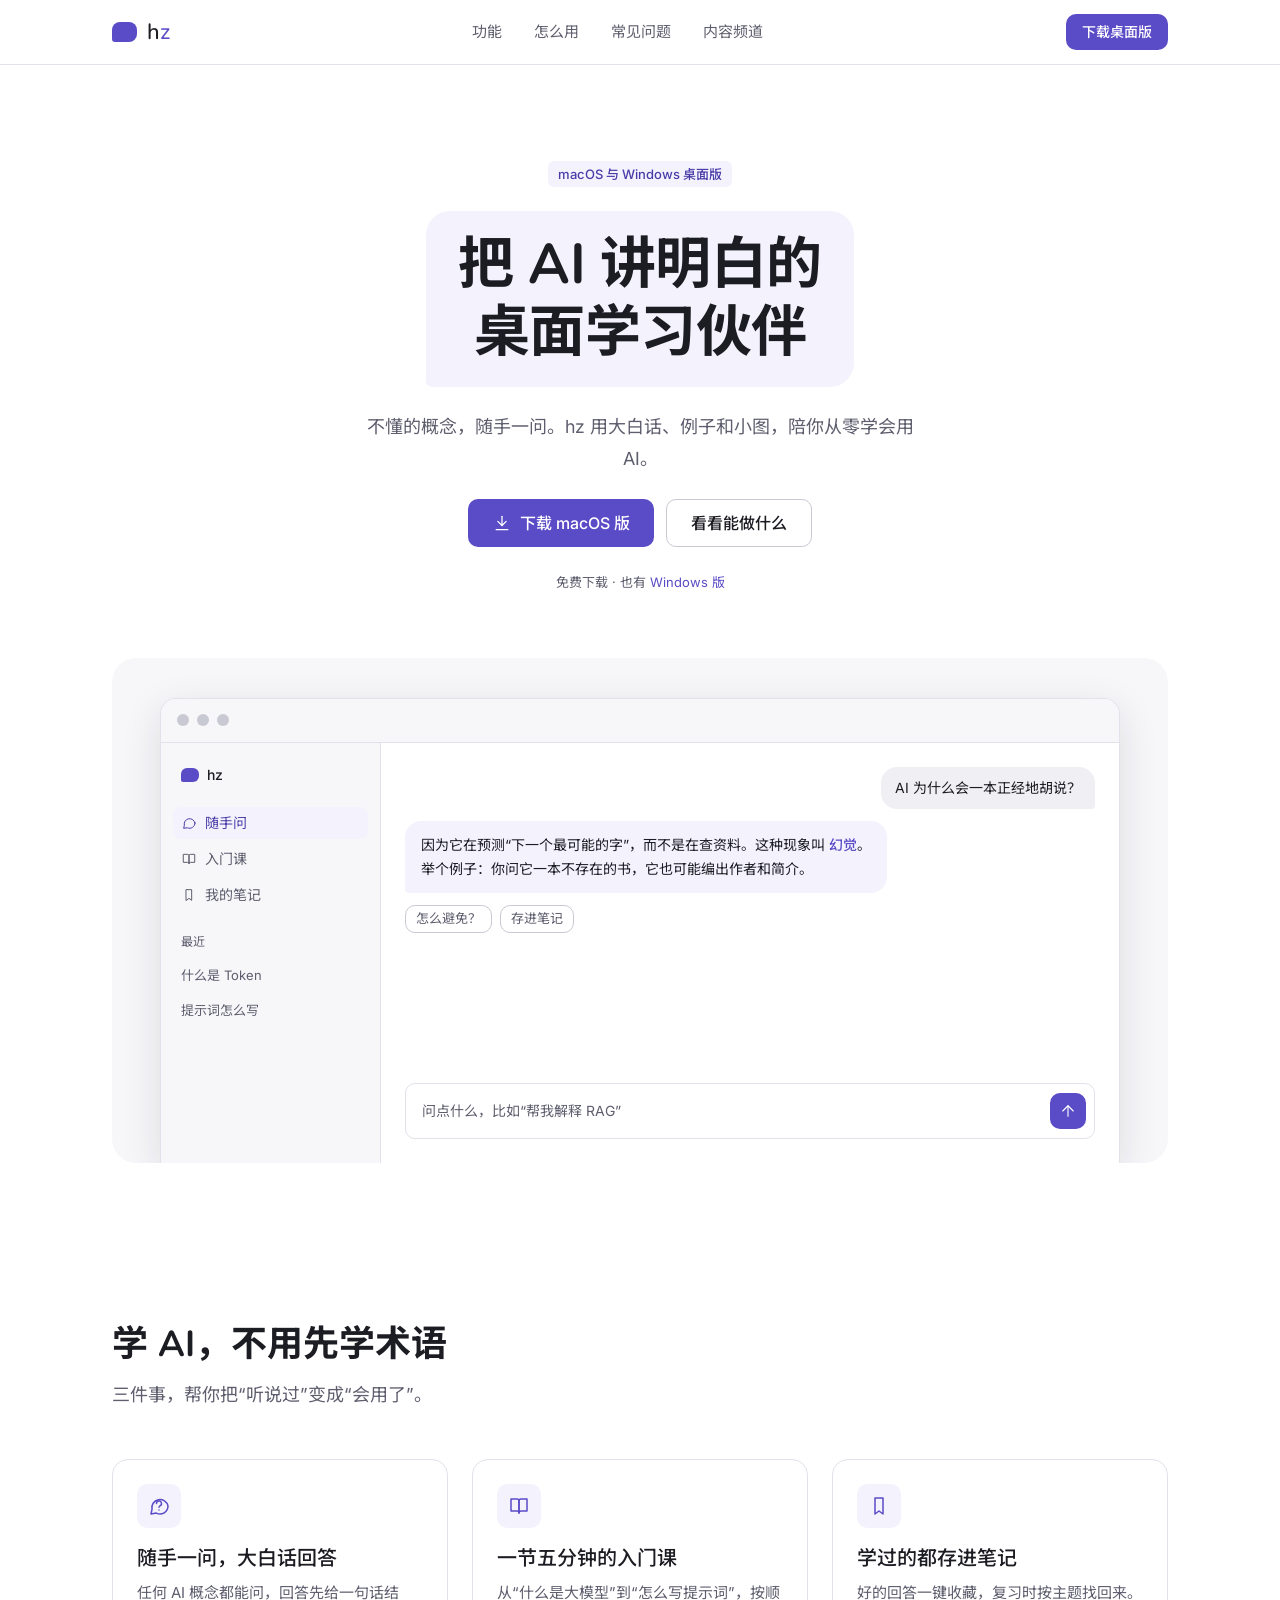
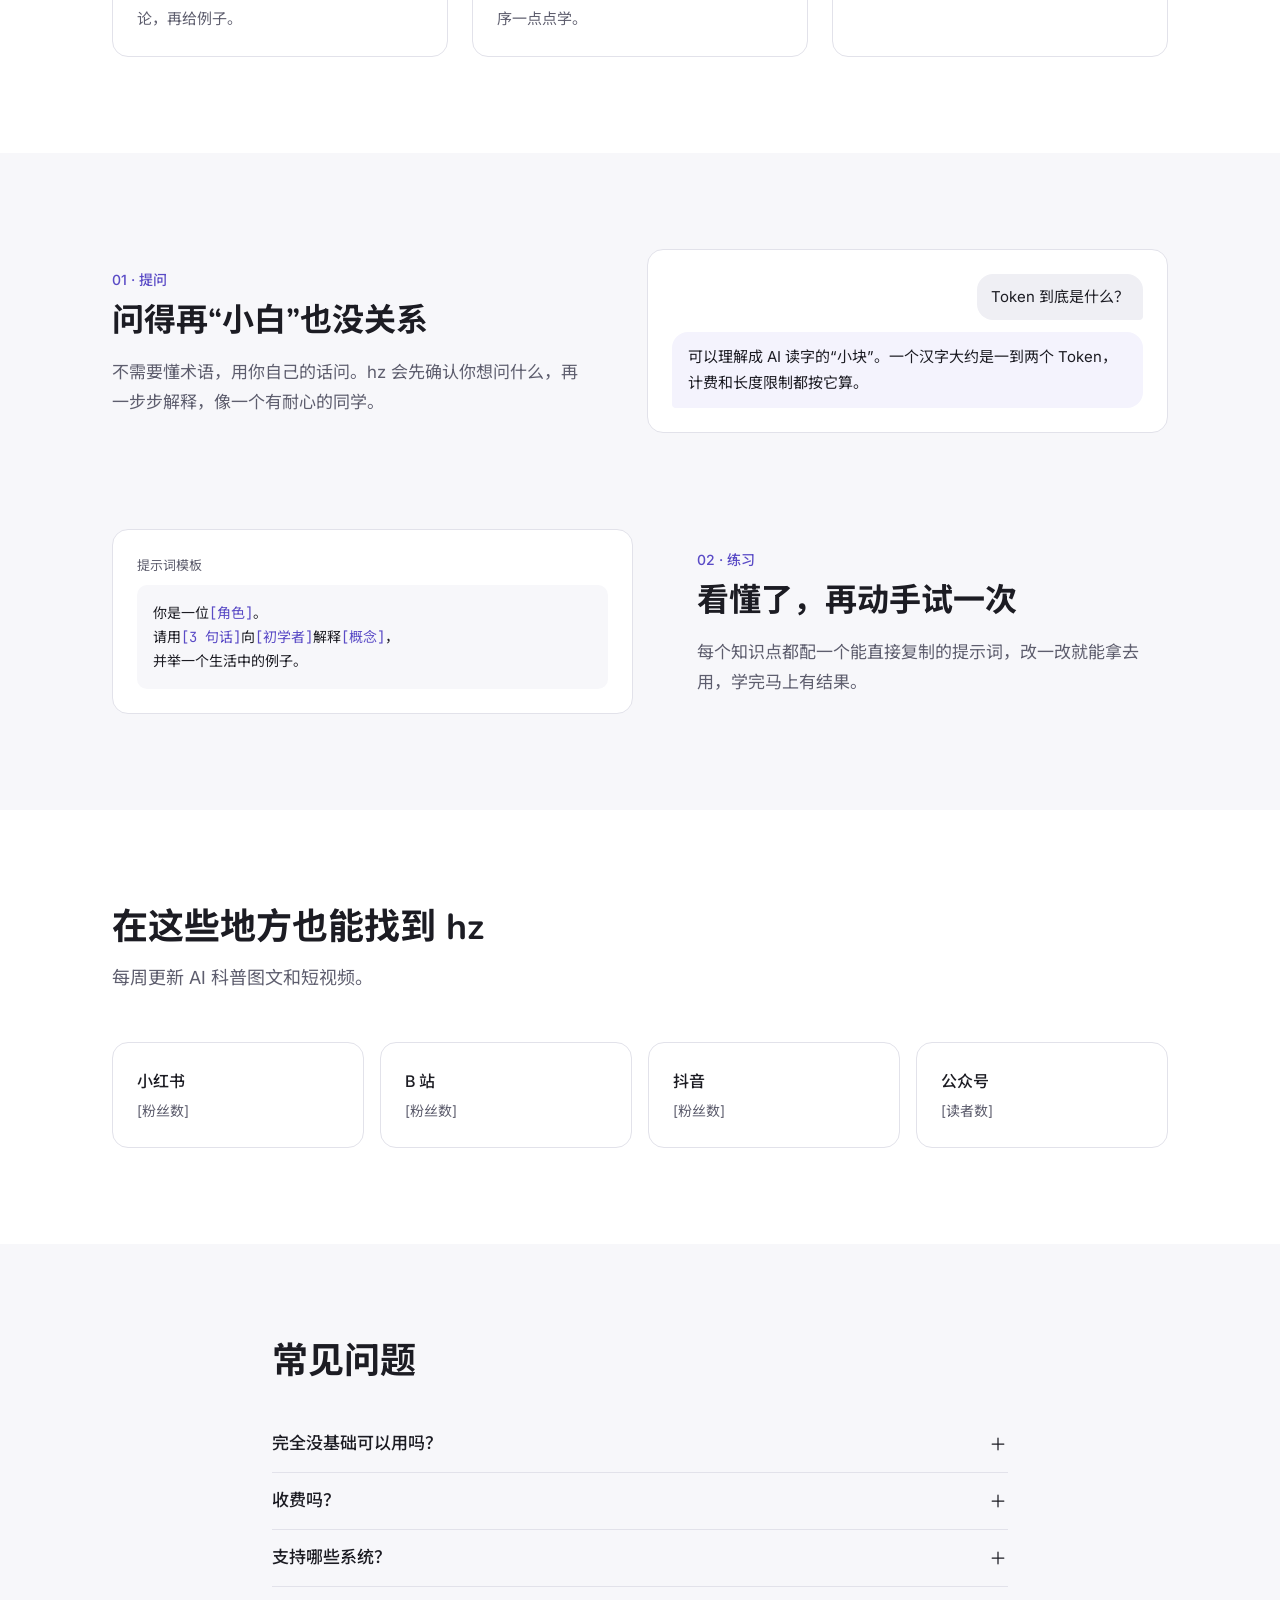
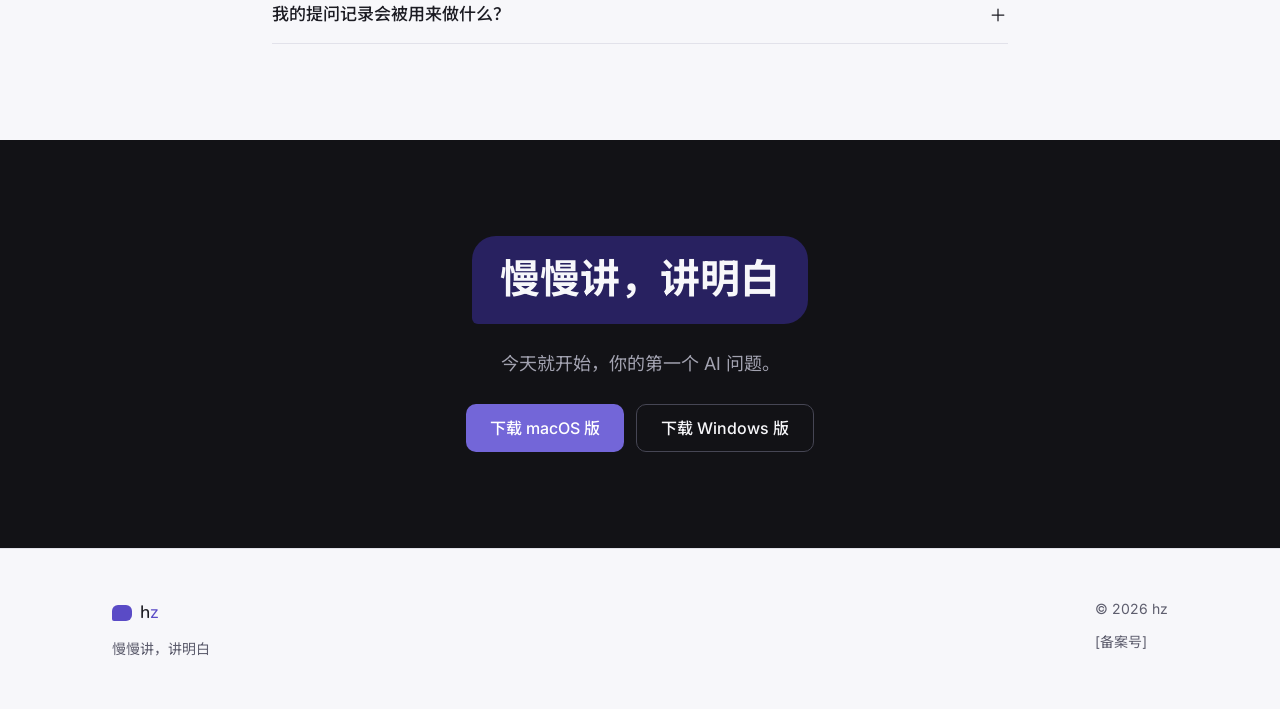
==== examples/landing-page.html @ a42d6e7a "hz 设计规范 v1.0 规范文档、设计变量（CSS / JSON / Tailwind）、标志 SVG、落地页示例和 hz-design skill。  Co-Authored-By: Claude" ====
<!doctype html>
<html lang="zh-CN">
<head>
<meta charset="utf-8">
<meta name="viewport" content="width=device-width, initial-scale=1">
<title>hz · 把 AI 讲明白的桌面学习伙伴</title>
<link rel="icon" href="../assets/logo/favicon.svg" type="image/svg+xml">

<link rel="preconnect" href="https://fonts.googleapis.com">
<link href="https://fonts.googleapis.com/css2?family=Inter:wght@400;500&amp;family=Nunito:wght@500;700&amp;family=Noto+Sans+SC:wght@400;500;700&amp;family=JetBrains+Mono:wght@400&amp;display=swap" rel="stylesheet">
<style>
body{margin:0}
.ls{--bg-page:#FFFFFF;--bg-subtle:#F7F7FA;--bg-muted:#EFEFF4;--bg-elevated:#FFFFFF;--text-primary:#1C1C23;--text-secondary:#5E5E6E;--border:#E2E2EA;--border-strong:#C9C9D4;--brand:#5A4BC6;--brand-hover:#4A3CA8;--brand-active:#3A2F85;--brand-text:#5A4BC6;--brand-subtle:#F4F3FD;--brand-subtle-text:#4A3CA8;--wordmark:#1C1C23;--shadow-lg:0 12px 40px rgba(28,28,35,0.12);
font-family:"Inter","Noto Sans SC","PingFang SC","Microsoft YaHei",sans-serif;background:var(--bg-page);color:var(--text-primary);line-height:1.75;font-size:16px}
@media (prefers-color-scheme:dark){:root:not([data-theme="light"]) .ls{--bg-page:#121216;--bg-subtle:#1C1C23;--bg-muted:#2E2E38;--bg-elevated:#24242C;--text-primary:#F7F7FA;--text-secondary:#A2A2B0;--border:#2E2E38;--border-strong:#464654;--brand:#7366D8;--brand-hover:#6456D0;--brand-active:#5A4BC6;--brand-text:#B5ACF1;--brand-subtle:#282160;--brand-subtle-text:#D3CDF7;--wordmark:#F7F7FA}}
[data-theme="dark"] .ls{--bg-page:#121216;--bg-subtle:#1C1C23;--bg-muted:#2E2E38;--bg-elevated:#24242C;--text-primary:#F7F7FA;--text-secondary:#A2A2B0;--border:#2E2E38;--border-strong:#464654;--brand:#7366D8;--brand-hover:#6456D0;--brand-active:#5A4BC6;--brand-text:#B5ACF1;--brand-subtle:#282160;--brand-subtle-text:#D3CDF7;--wordmark:#F7F7FA;--shadow-lg:0 12px 40px rgba(0,0,0,0.4)}
.ls *{box-sizing:border-box}
.display{font-family:"Nunito","Resource Han Rounded SC","Noto Sans SC",sans-serif}
.wrap{max-width:1120px;margin:0 auto;padding:0 32px}
a{color:var(--brand-text);text-decoration:none}a:hover{color:var(--brand-hover)}
.btn-p{display:inline-flex;align-items:center;gap:8px;background:var(--brand);color:#FFFFFF;border-radius:10px;font-weight:500;transition:background 120ms cubic-bezier(0.2,0,0,1)}
.btn-p:hover{background:var(--brand-hover);color:#FFFFFF}
.btn-p:active{background:var(--brand-active)}
.btn-s{display:inline-flex;align-items:center;gap:8px;border:1px solid var(--border-strong);color:var(--text-primary);border-radius:10px;font-weight:500;transition:background 120ms cubic-bezier(0.2,0,0,1)}
.btn-s:hover{background:var(--bg-muted);color:var(--text-primary)}
.btn-p:focus-visible,.btn-s:focus-visible,.navlink:focus-visible{outline:none;box-shadow:0 0 0 3px rgba(90,75,198,0.35)}
.navlink{color:var(--text-secondary);font-size:15px}.navlink:hover{color:var(--text-primary)}
.card{background:var(--bg-page);border:1px solid var(--border);border-radius:16px;padding:24px}
details{border-bottom:1px solid var(--border)}
details summary{list-style:none;cursor:pointer;min-height:56px;display:flex;align-items:center;justify-content:space-between;gap:16px;font-weight:500;font-size:17px}
details summary::-webkit-details-marker{display:none}
details[open] summary svg{transform:rotate(45deg)}
summary svg{transition:transform 200ms cubic-bezier(0.2,0,0,1);flex:none}
@media (max-width:767px){
.wrap{padding:0 20px}
.navlinks{display:none !important}
.hero-title{font-size:36px !important;line-height:44px !important}
.sec-title{font-size:28px !important;line-height:36px !important}
.sidebar{display:none !important}
.split{flex-direction:column !important}
.split.rev{flex-direction:column !important}
.sec{padding:64px 0 !important}
}
</style>

</head>
<body>

<div class="ls">

<header style="position: sticky; top: 0; z-index: 10; background: var(--bg-page); border-bottom: 1px solid var(--border)">
<div class="wrap" style="height: 64px; display: flex; align-items: center; justify-content: space-between; gap: 24px">
<a href="#top" aria-label="hz 首页" style="display: flex; align-items: center; gap: 10px">
<span style="display: inline-block; width: 25px; height: 20px; background: var(--brand); border-radius: 8px 8px 8px 3px"></span>
<span class="display" style="font-size: 22px; font-weight: 500; letter-spacing: -0.2px"><span style="color: var(--wordmark)">h</span><span style="color: var(--brand-text)">z</span></span>
</a>
<nav class="navlinks" aria-label="主导航" style="display: flex; align-items: center; gap: 32px">
<a class="navlink" href="#features">功能</a>
<a class="navlink" href="#how">怎么用</a>
<a class="navlink" href="#faq">常见问题</a>
<a class="navlink" href="#content">内容频道</a>
</nav>
<a class="btn-p" href="#download" style="height: 36px; padding: 0 16px; font-size: 14px">下载桌面版</a>
</div>
</header>

<section id="top" class="sec" style="padding: 96px 0 64px">
<div class="wrap" style="display: flex; flex-direction: column; align-items: center; text-align: center; gap: 24px">
<span style="display: inline-flex; align-items: center; height: 26px; padding: 0 10px; border-radius: 6px; background: var(--brand-subtle); color: var(--brand-subtle-text); font-size: 13px; font-weight: 500">macOS 与 Windows 桌面版</span>
<div style="background: var(--brand-subtle); border-radius: 24px 24px 24px 6px; padding: 20px 32px">
<h1 class="display hero-title" style="margin: 0; font-size: 56px; line-height: 68px; font-weight: 700; letter-spacing: -0.5px; color: var(--text-primary)">把 AI 讲明白的<br>桌面学习伙伴</h1>
</div>
<p style="margin: 0; max-width: 560px; font-size: 18px; line-height: 32px; color: var(--text-secondary)">不懂的概念，随手一问。hz 用大白话、例子和小图，陪你从零学会用 AI。</p>
<div style="display: flex; gap: 12px; flex-wrap: wrap; justify-content: center">
<a class="btn-p" href="#download" style="height: 48px; padding: 0 24px; font-size: 16px">
<svg width="20" height="20" viewBox="0 0 24 24" fill="none" stroke="currentColor" stroke-width="1.5" stroke-linecap="round" stroke-linejoin="round" aria-hidden="true"><path d="M12 4v11"/><path d="m7 10 5 5 5-5"/><path d="M5 20h14"/></svg>
下载 macOS 版</a>
<a class="btn-s" href="#features" style="height: 48px; padding: 0 24px; font-size: 16px">看看能做什么</a>
</div>
<p style="margin: 0; font-size: 13px; color: var(--text-secondary)">免费下载 · 也有 <a href="#download">Windows 版</a></p>
</div>

<div class="wrap" style="margin-top: 64px">
<div style="background: var(--bg-subtle); border-radius: 24px; padding: 40px 32px 0; overflow: hidden">
<div role="img" aria-label="hz 桌面应用界面示意：左侧课程导航，右侧 AI 对话讲解" style="max-width: 960px; margin: 0 auto; background: var(--bg-page); border: 1px solid var(--border); border-bottom: none; border-radius: 16px 16px 0 0; box-shadow: var(--shadow-lg); overflow: hidden">
<div style="height: 44px; display: flex; align-items: center; gap: 8px; padding: 0 16px; background: var(--bg-subtle); border-bottom: 1px solid var(--border)">
<span style="width: 12px; height: 12px; border-radius: 999px; background: var(--border-strong)"></span>
<span style="width: 12px; height: 12px; border-radius: 999px; background: var(--border-strong)"></span>
<span style="width: 12px; height: 12px; border-radius: 999px; background: var(--border-strong)"></span>
</div>
<div style="display: flex; min-height: 420px">
<div class="sidebar" style="width: 220px; flex: none; background: var(--bg-subtle); border-right: 1px solid var(--border); padding: 16px 12px; display: flex; flex-direction: column; gap: 4px; text-align: left">
<div style="display: flex; align-items: center; gap: 8px; padding: 4px 8px 16px"><span style="display: inline-block; width: 18px; height: 14px; background: var(--brand); border-radius: 6px 6px 6px 2px"></span><span style="font-size: 14px; font-weight: 500">hz</span></div>
<div style="height: 32px; display: flex; align-items: center; gap: 8px; padding: 0 8px; border-radius: 8px; background: var(--brand-subtle); color: var(--brand-subtle-text); font-size: 14px">
<svg width="16" height="16" viewBox="0 0 24 24" fill="none" stroke="currentColor" stroke-width="1.5" stroke-linecap="round" stroke-linejoin="round" aria-hidden="true"><path d="M21 12a8 8 0 0 1-11.6 7.1L4 20l1-4.6A8 8 0 1 1 21 12Z"/></svg>随手问</div>
<div style="height: 32px; display: flex; align-items: center; gap: 8px; padding: 0 8px; border-radius: 8px; color: var(--text-secondary); font-size: 14px">
<svg width="16" height="16" viewBox="0 0 24 24" fill="none" stroke="currentColor" stroke-width="1.5" stroke-linecap="round" stroke-linejoin="round" aria-hidden="true"><path d="M4 5h6a2 2 0 0 1 2 2v12a2 2 0 0 0-2-2H4z"/><path d="M20 5h-6a2 2 0 0 0-2 2v12a2 2 0 0 1 2-2h6z"/></svg>入门课</div>
<div style="height: 32px; display: flex; align-items: center; gap: 8px; padding: 0 8px; border-radius: 8px; color: var(--text-secondary); font-size: 14px">
<svg width="16" height="16" viewBox="0 0 24 24" fill="none" stroke="currentColor" stroke-width="1.5" stroke-linecap="round" stroke-linejoin="round" aria-hidden="true"><path d="M8 4h8v16l-4-3-4 3z"/></svg>我的笔记</div>
<div style="font-size: 12px; color: var(--text-secondary); padding: 16px 8px 4px">最近</div>
<div style="font-size: 13px; color: var(--text-secondary); padding: 4px 8px">什么是 Token</div>
<div style="font-size: 13px; color: var(--text-secondary); padding: 4px 8px">提示词怎么写</div>
</div>
<div style="flex: 1; min-width: 0; padding: 24px; display: flex; flex-direction: column; gap: 12px; text-align: left">
<div style="align-self: flex-end; max-width: 80%; background: var(--bg-muted); border-radius: 16px 16px 4px 16px; padding: 10px 14px; font-size: 14px; line-height: 22px">AI 为什么会一本正经地胡说？</div>
<div style="align-self: flex-start; max-width: 85%; background: var(--brand-subtle); border-radius: 16px 16px 16px 4px; padding: 12px 16px; font-size: 14px; line-height: 24px">因为它在预测“下一个最可能的字”，而不是在查资料。这种现象叫 <span style="color: var(--brand-text); font-weight: 500">幻觉</span>。<br>举个例子：你问它一本不存在的书，它也可能编出作者和简介。</div>
<div style="align-self: flex-start; display: flex; gap: 8px; flex-wrap: wrap">
<span style="height: 28px; display: inline-flex; align-items: center; padding: 0 10px; border: 1px solid var(--border-strong); border-radius: 10px; font-size: 13px; color: var(--text-secondary)">怎么避免？</span>
<span style="height: 28px; display: inline-flex; align-items: center; padding: 0 10px; border: 1px solid var(--border-strong); border-radius: 10px; font-size: 13px; color: var(--text-secondary)">存进笔记</span>
</div>
<div style="margin-top: auto; height: 56px; border: 1px solid var(--border); border-radius: 10px; display: flex; align-items: center; justify-content: space-between; padding: 0 8px 0 16px">
<span style="font-size: 14px; color: var(--text-secondary)">问点什么，比如“帮我解释 RAG”</span>
<span style="width: 36px; height: 36px; border-radius: 10px; background: var(--brand); display: inline-flex; align-items: center; justify-content: center; color: #FFFFFF">
<svg width="18" height="18" viewBox="0 0 24 24" fill="none" stroke="currentColor" stroke-width="1.5" stroke-linecap="round" stroke-linejoin="round" aria-hidden="true"><path d="M12 19V5"/><path d="m5 12 7-7 7 7"/></svg></span>
</div>
</div>
</div>
</div>
</div>
</div>
</section>

<section id="features" class="sec" style="padding: 96px 0">
<div class="wrap">
<h2 class="display sec-title" style="margin: 0 0 12px; font-size: 36px; line-height: 44px; font-weight: 700">学 AI，不用先学术语</h2>
<p style="margin: 0 0 48px; font-size: 18px; line-height: 32px; color: var(--text-secondary); max-width: 560px">三件事，帮你把“听说过”变成“会用了”。</p>
<div style="display: grid; grid-template-columns: repeat(auto-fit, minmax(260px, 1fr)); gap: 24px">
<div class="card">
<div style="width: 44px; height: 44px; border-radius: 10px; background: var(--brand-subtle); color: var(--brand-text); display: flex; align-items: center; justify-content: center; margin-bottom: 16px">
<svg width="24" height="24" viewBox="0 0 24 24" fill="none" stroke="currentColor" stroke-width="1.5" stroke-linecap="round" stroke-linejoin="round" aria-hidden="true"><path d="M21 12a8 8 0 0 1-11.6 7.1L4 20l1-4.6A8 8 0 1 1 21 12Z"/><path d="M9.5 9.5a2.5 2.5 0 1 1 3.5 2.3c-.6.3-1 .8-1 1.5"/><path d="M12 16h.01"/></svg></div>
<h3 style="margin: 0 0 8px; font-size: 20px; line-height: 28px; font-weight: 500">随手一问，大白话回答</h3>
<p style="margin: 0; font-size: 15px; line-height: 26px; color: var(--text-secondary)">任何 AI 概念都能问，回答先给一句话结论，再给例子。</p>
</div>
<div class="card">
<div style="width: 44px; height: 44px; border-radius: 10px; background: var(--brand-subtle); color: var(--brand-text); display: flex; align-items: center; justify-content: center; margin-bottom: 16px">
<svg width="24" height="24" viewBox="0 0 24 24" fill="none" stroke="currentColor" stroke-width="1.5" stroke-linecap="round" stroke-linejoin="round" aria-hidden="true"><path d="M4 5h6a2 2 0 0 1 2 2v12a2 2 0 0 0-2-2H4z"/><path d="M20 5h-6a2 2 0 0 0-2 2v12a2 2 0 0 1 2-2h6z"/></svg></div>
<h3 style="margin: 0 0 8px; font-size: 20px; line-height: 28px; font-weight: 500">一节五分钟的入门课</h3>
<p style="margin: 0; font-size: 15px; line-height: 26px; color: var(--text-secondary)">从“什么是大模型”到“怎么写提示词”，按顺序一点点学。</p>
</div>
<div class="card">
<div style="width: 44px; height: 44px; border-radius: 10px; background: var(--brand-subtle); color: var(--brand-text); display: flex; align-items: center; justify-content: center; margin-bottom: 16px">
<svg width="24" height="24" viewBox="0 0 24 24" fill="none" stroke="currentColor" stroke-width="1.5" stroke-linecap="round" stroke-linejoin="round" aria-hidden="true"><path d="M8 4h8v16l-4-3-4 3z"/></svg></div>
<h3 style="margin: 0 0 8px; font-size: 20px; line-height: 28px; font-weight: 500">学过的都存进笔记</h3>
<p style="margin: 0; font-size: 15px; line-height: 26px; color: var(--text-secondary)">好的回答一键收藏，复习时按主题找回来。</p>
</div>
</div>
</div>
</section>

<section id="how" class="sec" style="padding: 96px 0; background: var(--bg-subtle)">
<div class="wrap" style="display: flex; flex-direction: column; gap: 96px">
<div class="split" style="display: flex; align-items: center; gap: 64px">
<div style="flex: 1 1 0; min-width: 0">
<span style="font-size: 14px; font-weight: 500; color: var(--brand-text)">01 · 提问</span>
<h2 class="display sec-title" style="margin: 8px 0 16px; font-size: 32px; line-height: 40px; font-weight: 700">问得再“小白”也没关系</h2>
<p style="margin: 0; font-size: 17px; line-height: 30px; color: var(--text-secondary)">不需要懂术语，用你自己的话问。hz 会先确认你想问什么，再一步步解释，像一个有耐心的同学。</p>
</div>
<div style="flex: 1 1 0; min-width: 0; background: var(--bg-page); border: 1px solid var(--border); border-radius: 16px; padding: 24px; display: flex; flex-direction: column; gap: 12px">
<div style="align-self: flex-end; background: var(--bg-muted); border-radius: 16px 16px 4px 16px; padding: 10px 14px; font-size: 15px">Token 到底是什么？</div>
<div style="align-self: flex-start; background: var(--brand-subtle); border-radius: 16px 16px 16px 4px; padding: 12px 16px; font-size: 15px; line-height: 26px">可以理解成 AI 读字的“小块”。一个汉字大约是一到两个 Token，计费和长度限制都按它算。</div>
</div>
</div>
<div class="split rev" style="display: flex; flex-direction: row-reverse; align-items: center; gap: 64px">
<div style="flex: 1 1 0; min-width: 0">
<span style="font-size: 14px; font-weight: 500; color: var(--brand-text)">02 · 练习</span>
<h2 class="display sec-title" style="margin: 8px 0 16px; font-size: 32px; line-height: 40px; font-weight: 700">看懂了，再动手试一次</h2>
<p style="margin: 0; font-size: 17px; line-height: 30px; color: var(--text-secondary)">每个知识点都配一个能直接复制的提示词，改一改就能拿去用，学完马上有结果。</p>
</div>
<div style="flex: 1 1 0; min-width: 0; background: var(--bg-page); border: 1px solid var(--border); border-radius: 16px; padding: 24px">
<div style="font-size: 13px; color: var(--text-secondary); margin-bottom: 8px">提示词模板</div>
<div style="background: var(--bg-subtle); border-radius: 10px; padding: 16px; font-family: 'JetBrains Mono','Noto Sans SC',monospace; font-size: 14px; line-height: 24px">你是一位<span style="color: var(--brand-text)">[角色]</span>。<br>请用<span style="color: var(--brand-text)">[3 句话]</span>向<span style="color: var(--brand-text)">[初学者]</span>解释<span style="color: var(--brand-text)">[概念]</span>，<br>并举一个生活中的例子。</div>
</div>
</div>
</div>
</section>

<section id="content" class="sec" style="padding: 96px 0">
<div class="wrap">
<h2 class="display sec-title" style="margin: 0 0 12px; font-size: 36px; line-height: 44px; font-weight: 700">在这些地方也能找到 hz</h2>
<p style="margin: 0 0 48px; font-size: 18px; line-height: 32px; color: var(--text-secondary)">每周更新 AI 科普图文和短视频。</p>
<div style="display: grid; grid-template-columns: repeat(auto-fit, minmax(200px, 1fr)); gap: 16px">
<a href="#" class="card" style="display: flex; flex-direction: column; gap: 4px; color: var(--text-primary)"><span style="font-weight: 500">小红书</span><span style="font-size: 14px; color: var(--text-secondary)">[粉丝数]</span></a>
<a href="#" class="card" style="display: flex; flex-direction: column; gap: 4px; color: var(--text-primary)"><span style="font-weight: 500">B 站</span><span style="font-size: 14px; color: var(--text-secondary)">[粉丝数]</span></a>
<a href="#" class="card" style="display: flex; flex-direction: column; gap: 4px; color: var(--text-primary)"><span style="font-weight: 500">抖音</span><span style="font-size: 14px; color: var(--text-secondary)">[粉丝数]</span></a>
<a href="#" class="card" style="display: flex; flex-direction: column; gap: 4px; color: var(--text-primary)"><span style="font-weight: 500">公众号</span><span style="font-size: 14px; color: var(--text-secondary)">[读者数]</span></a>
</div>
</div>
</section>

<section id="faq" class="sec" style="padding: 96px 0; background: var(--bg-subtle)">
<div class="wrap" style="max-width: 800px">
<h2 class="display sec-title" style="margin: 0 0 32px; font-size: 36px; line-height: 44px; font-weight: 700">常见问题</h2>
<details>
<summary>完全没基础可以用吗？<svg width="20" height="20" viewBox="0 0 24 24" fill="none" stroke="currentColor" stroke-width="1.5" stroke-linecap="round" aria-hidden="true"><path d="M12 5v14M5 12h14"/></svg></summary>
<p style="margin: 0 0 20px; color: var(--text-secondary)">可以。它就是为零基础的学生和职场人设计的，每个回答都会避开不必要的术语。</p>
</details>
<details>
<summary>收费吗？<svg width="20" height="20" viewBox="0 0 24 24" fill="none" stroke="currentColor" stroke-width="1.5" stroke-linecap="round" aria-hidden="true"><path d="M12 5v14M5 12h14"/></svg></summary>
<p style="margin: 0 0 20px; color: var(--text-secondary)">[填写你的定价方案]</p>
</details>
<details>
<summary>支持哪些系统？<svg width="20" height="20" viewBox="0 0 24 24" fill="none" stroke="currentColor" stroke-width="1.5" stroke-linecap="round" aria-hidden="true"><path d="M12 5v14M5 12h14"/></svg></summary>
<p style="margin: 0 0 20px; color: var(--text-secondary)">macOS 与 Windows。[填写最低系统版本]</p>
</details>
<details>
<summary>我的提问记录会被用来做什么？<svg width="20" height="20" viewBox="0 0 24 24" fill="none" stroke="currentColor" stroke-width="1.5" stroke-linecap="round" aria-hidden="true"><path d="M12 5v14M5 12h14"/></svg></summary>
<p style="margin: 0 0 20px; color: var(--text-secondary)">[填写你的隐私说明]</p>
</details>
</div>
</section>

<section id="download" class="sec" style="padding: 96px 0; background: #121216">
<div class="wrap" style="display: flex; flex-direction: column; align-items: center; text-align: center; gap: 24px">
<div style="background: #282160; border-radius: 24px 24px 24px 6px; padding: 18px 28px">
<h2 class="display sec-title" style="margin: 0; font-size: 40px; line-height: 52px; font-weight: 700; color: #F7F7FA">慢慢讲，讲明白</h2>
</div>
<p style="margin: 0; font-size: 18px; line-height: 32px; color: #A2A2B0">今天就开始，你的第一个 AI 问题。</p>
<div style="display: flex; gap: 12px; flex-wrap: wrap; justify-content: center">
<a href="#" style="display: inline-flex; align-items: center; gap: 8px; height: 48px; padding: 0 24px; border-radius: 10px; background: #7366D8; color: #FFFFFF; font-weight: 500">下载 macOS 版</a>
<a href="#" style="display: inline-flex; align-items: center; gap: 8px; height: 48px; padding: 0 24px; border-radius: 10px; border: 1px solid #464654; color: #F7F7FA; font-weight: 500">下载 Windows 版</a>
</div>
</div>
</section>

<footer style="background: var(--bg-subtle); border-top: 1px solid var(--border); padding: 48px 0">
<div class="wrap" style="display: flex; flex-wrap: wrap; justify-content: space-between; gap: 24px; font-size: 14px; color: var(--text-secondary)">
<div style="display: flex; flex-direction: column; gap: 8px">
<div style="display: flex; align-items: center; gap: 8px"><span style="display: inline-block; width: 20px; height: 16px; background: var(--brand); border-radius: 6px 6px 6px 2px"></span><span class="display" style="font-size: 18px; font-weight: 500"><span style="color: var(--wordmark)">h</span><span style="color: var(--brand-text)">z</span></span></div>
<span>慢慢讲，讲明白</span>
</div>
<div style="display: flex; flex-direction: column; gap: 8px; align-items: flex-start">
<span>© 2026 hz</span>
<span>[备案号]</span>
</div>
</div>
</footer>

</div>

</body>
</html>
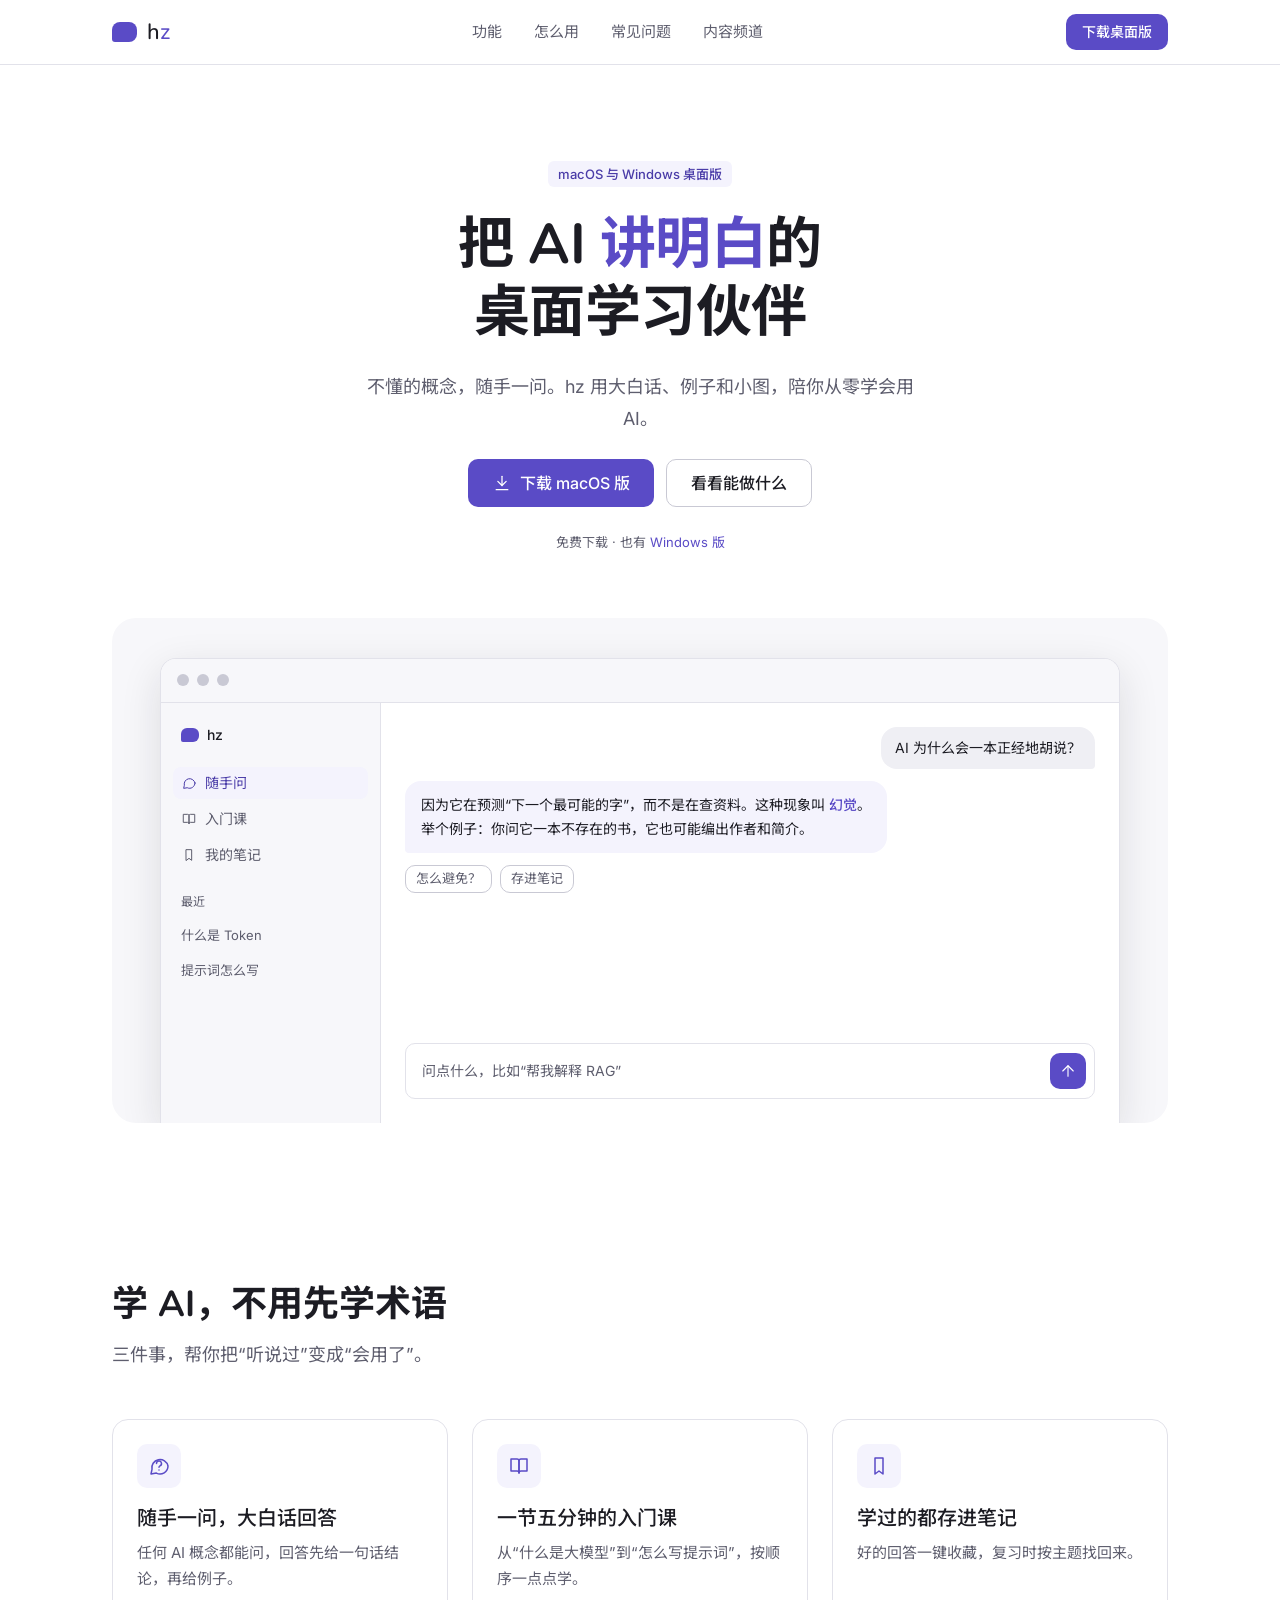
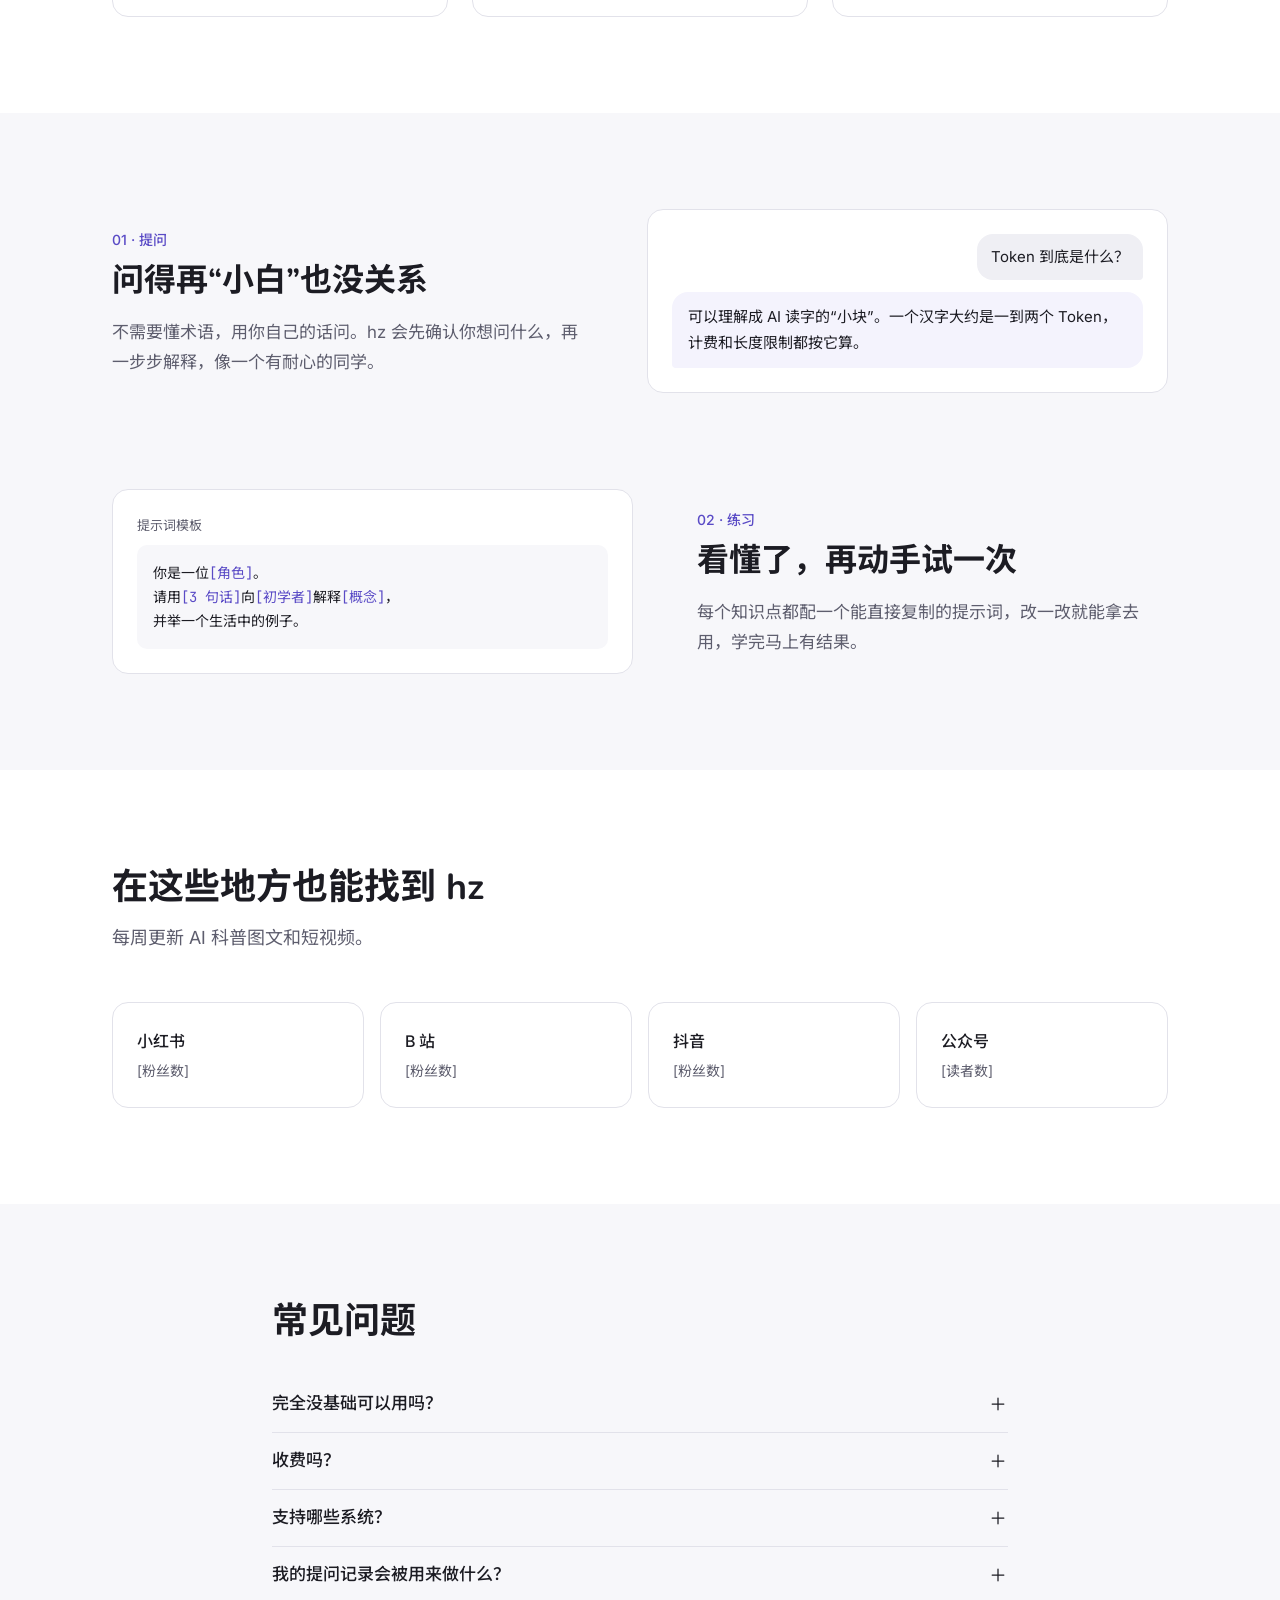
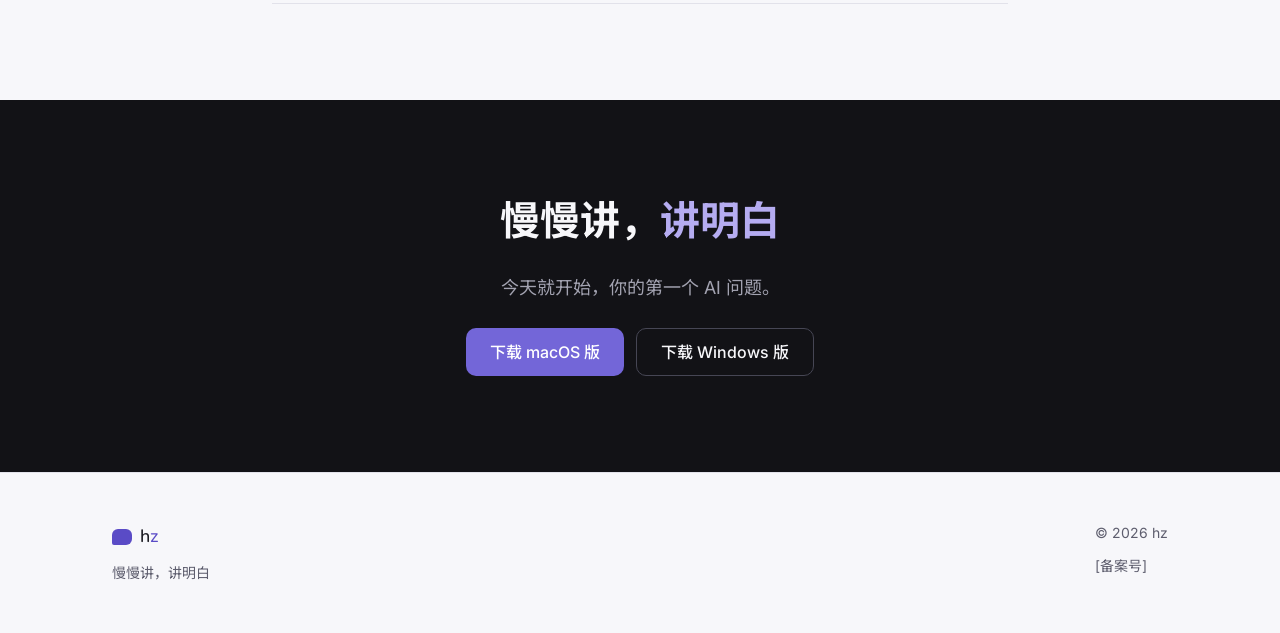
==== commit ca69af22: "v1.1：对话气泡不再作为标题背景 气泡只用于真实对话、问句式封面和核心结论；落地页首屏和结尾标题去掉气泡底。  Co-Authored-By: Claude Opus 5.5 <noreply@an" ====
--- a/examples/landing-page.html
+++ b/examples/landing-page.html
@@ -67,9 +67,7 @@
 <section id="top" class="sec" style="padding: 96px 0 64px">
 <div class="wrap" style="display: flex; flex-direction: column; align-items: center; text-align: center; gap: 24px">
 <span style="display: inline-flex; align-items: center; height: 26px; padding: 0 10px; border-radius: 6px; background: var(--brand-subtle); color: var(--brand-subtle-text); font-size: 13px; font-weight: 500">macOS 与 Windows 桌面版</span>
-<div style="background: var(--brand-subtle); border-radius: 24px 24px 24px 6px; padding: 20px 32px">
-<h1 class="display hero-title" style="margin: 0; font-size: 56px; line-height: 68px; font-weight: 700; letter-spacing: -0.5px; color: var(--text-primary)">把 AI 讲明白的<br>桌面学习伙伴</h1>
-</div>
+<h1 class="display hero-title" style="margin: 0; font-size: 56px; line-height: 68px; font-weight: 700; letter-spacing: -0.5px; color: var(--text-primary)">把 AI <span style="color: var(--brand-text)">讲明白</span>的<br>桌面学习伙伴</h1>
 <p style="margin: 0; max-width: 560px; font-size: 18px; line-height: 32px; color: var(--text-secondary)">不懂的概念，随手一问。hz 用大白话、例子和小图，陪你从零学会用 AI。</p>
 <div style="display: flex; gap: 12px; flex-wrap: wrap; justify-content: center">
 <a class="btn-p" href="#download" style="height: 48px; padding: 0 24px; font-size: 16px">
@@ -211,9 +209,7 @@
 
 <section id="download" class="sec" style="padding: 96px 0; background: #121216">
 <div class="wrap" style="display: flex; flex-direction: column; align-items: center; text-align: center; gap: 24px">
-<div style="background: #282160; border-radius: 24px 24px 24px 6px; padding: 18px 28px">
-<h2 class="display sec-title" style="margin: 0; font-size: 40px; line-height: 52px; font-weight: 700; color: #F7F7FA">慢慢讲，讲明白</h2>
-</div>
+<h2 class="display sec-title" style="margin: 0; font-size: 40px; line-height: 52px; font-weight: 700; color: #F7F7FA">慢慢讲，<span style="color: #B5ACF1">讲明白</span></h2>
 <p style="margin: 0; font-size: 18px; line-height: 32px; color: #A2A2B0">今天就开始，你的第一个 AI 问题。</p>
 <div style="display: flex; gap: 12px; flex-wrap: wrap; justify-content: center">
 <a href="#" style="display: inline-flex; align-items: center; gap: 8px; height: 48px; padding: 0 24px; border-radius: 10px; background: #7366D8; color: #FFFFFF; font-weight: 500">下载 macOS 版</a>
